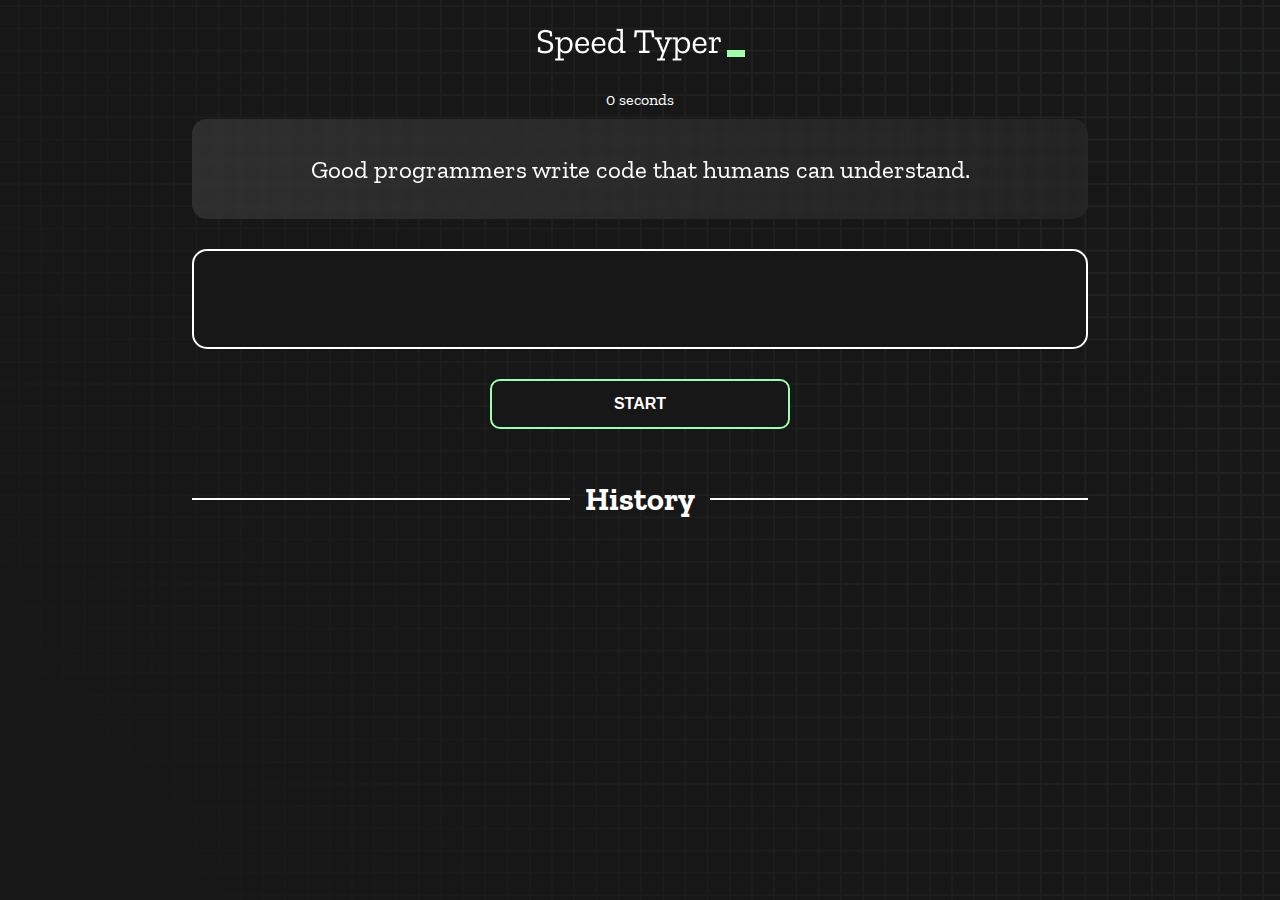
==== index.html @ 8ee7ecfb "Initial commit" ====
<!DOCTYPE html>
<html lang="en">
  <head>
    <meta charset="UTF-8" />
    <meta http-equiv="X-UA-Compatible" content="IE=edge" />
    <meta name="viewport" content="width=device-width, initial-scale=1.0" />
    <title>Speed Monster</title>
    <link rel="stylesheet" href="styles.css" />
    <link rel="preconnect" href="https://fonts.googleapis.com" />
    <link rel="preconnect" href="https://fonts.gstatic.com" crossorigin />
    <link
      href="https://fonts.googleapis.com/css2?family=Zilla+Slab:wght@300;400;500&display=swap"
      rel="stylesheet"
    />
  </head>
  <body>
    <h1 class="title"><img src="./logo.png" /></h1>
    <div id="show-time">0 seconds</div>

    <div class="box-container">
      <div id="question"></div>

      <div id="display" class="inactive"></div>

      <div class="buttons">
        <button id="starts">START</button>
      </div>

      <div class="divider-container">
        <div class="line"></div>
        <h1 class="title2">History</h1>
        <div class="line"></div>
      </div>
      <div id="histories"></div>
    </div>

    <div id="countdown"></div>
    <div id="modal-background" class="hidden"></div>
    <div id="result" class="hidden"></div>

    <script src="./history.js"></script>
    <script src="./script.js"></script>
  </body>
</html>
---- styles.css ----
* {
  padding: 0;
  margin: 0;
  box-sizing: border-box;
}

body {
  background-image: url("./bg.png");
  background-size: cover;
  background-position: left top;
  font-family: "Zilla Slab", serif;
}

.box-container {
  width: 70%;
  margin: 0 auto;
}

#question {
  height: 100px;
  display: flex;
  align-items: center;
  justify-content: center;
  color: white;
  font-size: 25px;
  border-radius: 15px;
  background: rgb(255, 255, 255);
  background: linear-gradient(
    92.49deg,
    rgba(255, 255, 255, 0.1) 0.18%,
    rgba(255, 255, 255, 0.05) 99.85%
  );
  backdrop-filter: blur(5px);
  margin-bottom: 30px;
}

#display {
  height: 100px;
  display: flex;
  flex-wrap: wrap;
  align-items: center;
  padding-left: 5rem;
  color: white;
  font-size: 32px;
  background-color: #171717;
  border: 2px solid #9dffad;
  border-radius: 15px;
}

#countdown {
  position: fixed;
  height: 100vh;
  width: 100vw;
  background-color: rgba(0, 0, 0, 0.8);
  top: 0;
  left: 0;
  display: flex;
  align-items: center;
  justify-content: center;
  font-size: 3rem;
  color: white;
  display: none;
}
#result {
  position: fixed;
  top: 10%; 
  left: 10%;
  transform: translate(-50%, -50%);
  height: 250px;
  width: 400px;
  background-color: #171717;
  border-radius: 15px;
  border: 2px solid #9dffad;
  color: white;
  text-align: center;
  padding: 2rem;
}
#show-time{
  text-align: center;
  color: white;
  margin: 10px 0;
}

.green {
  color: #9dffad;
}
.red {
  color: #eb6565;
}
.bold {
  font-weight: 700;
}
.inactive {
  border: 2px solid white !important;
}
.hidden {
  display: none;
}
.title {
  text-align: center;
  color: white;
  margin: 20px 0;
}

.divider-container {
  height: 80px;
  display: flex;
  justify-content: center;
  align-items: center;
  gap: 15px;
  margin: 0 auto;
}

.line {
  height: 2px;
  background: white;
  width: 100%;
}

.title2 {
  color: white;
  display: block;
}

.buttons {
  display: flex;
  justify-content: center;
  margin: 30px 0;
}
button {
  padding: 10px 20px;
  border: none;
  font-size: 16px;
  font-weight: bold;
  width: 300px;
  height: 50px;
  color: white;
  background-color: #171717;
  border-radius: 10px;
  border: 2px solid #9dffad;
  cursor: pointer;
}

#histories {
  display: flex;
  flex-wrap: wrap;
  justify-content: space-around;
}

.card {
  width: 100%;
  height: 100%;
  padding: 50px;
  display: flex;
  justify-content: space-between;
  align-items: center;
  padding: 20px 30px;
  color: white;
  border-radius: 15px;
  background: rgb(255, 255, 255);
  background: linear-gradient(
    92.49deg,
    rgba(255, 255, 255, 0.1) 0.18%,
    rgba(255, 255, 255, 0.05) 99.85%
  );
  backdrop-filter: blur(5px);
  margin-bottom: 30px;
}

#modal-background {
  background: rgb(255, 255, 255);
  background: linear-gradient(
    92.49deg,
    rgba(255, 255, 255, 0.1) 0.18%,
    rgba(255, 255, 255, 0.05) 99.85%
  );
  backdrop-filter: blur(5px);
  height: 100vh;
  width: 100%;
  position: fixed;
  top: 0;
}

@media only screen and (max-width: 700px) {
  .box-container {
    padding: 0 20px;
    width: 100%;
  }
  .card {
    flex-direction: column;
  }
}
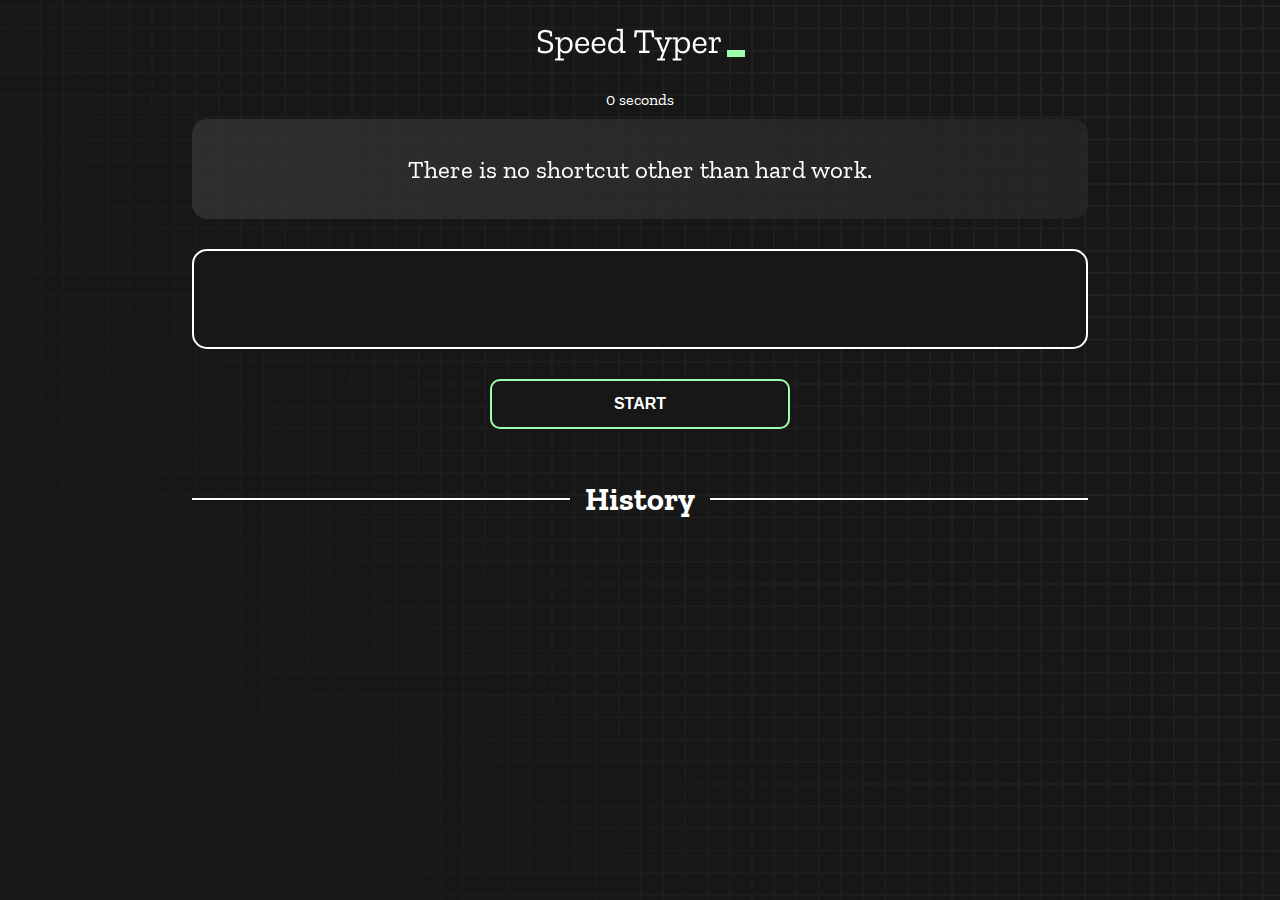
==== commit 41965f36: "start button bug fixed" ====
--- a/index.html
+++ b/index.html
@@ -38,7 +38,7 @@
     <div id="modal-background" class="hidden"></div>
     <div id="result" class="hidden"></div>
 
-    <script src="./history.js"></script>
-    <script src="./script.js"></script>
+    <script src="history.js"></script>
+    <script src="script.js"></script>
   </body>
 </html>
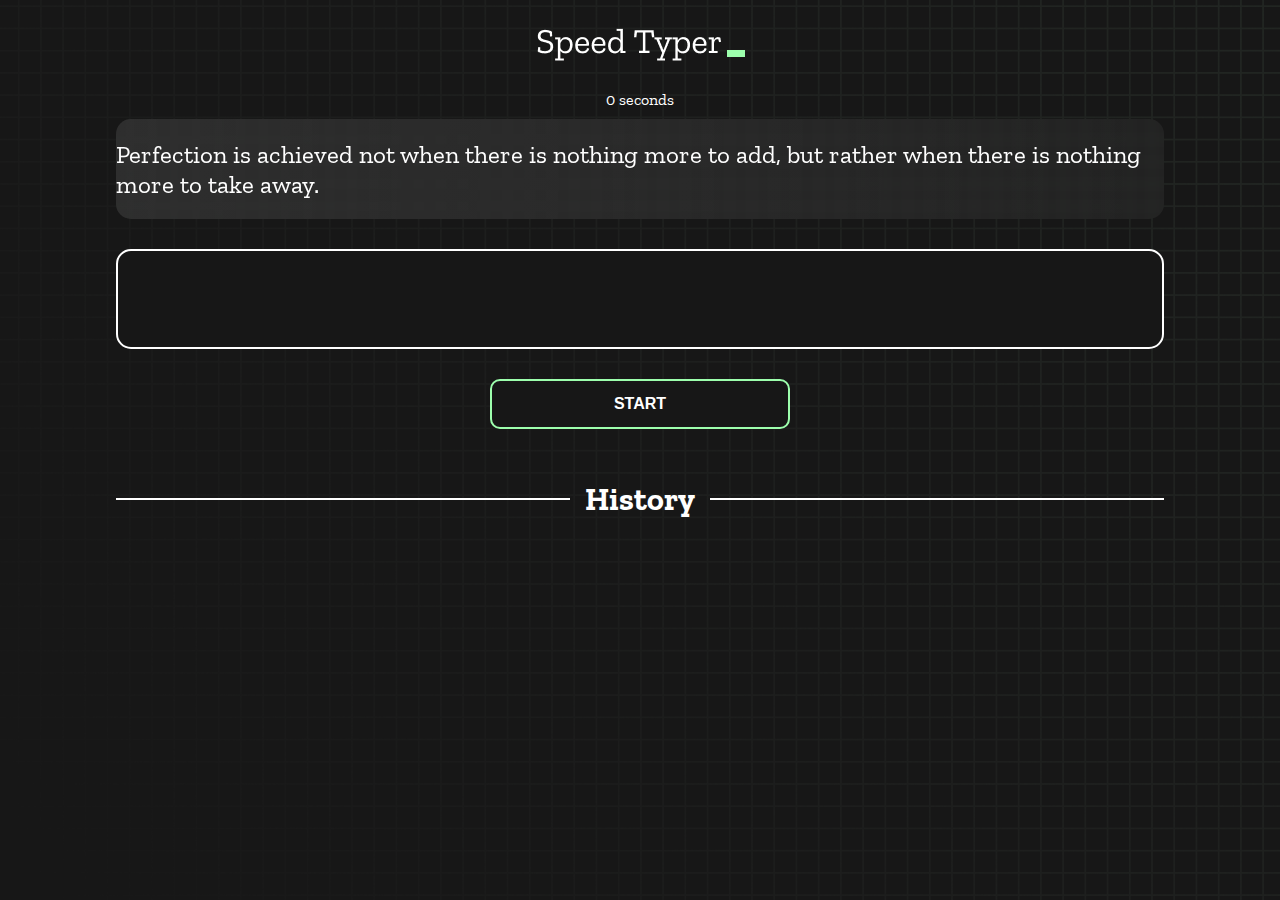
==== commit 1e114886: "now 100% complete" ====
--- a/index.html
+++ b/index.html
@@ -4,7 +4,7 @@
     <meta charset="UTF-8" />
     <meta http-equiv="X-UA-Compatible" content="IE=edge" />
     <meta name="viewport" content="width=device-width, initial-scale=1.0" />
-    <title>Speed Monster</title>
+    <title>Typing Monster</title>
     <link rel="stylesheet" href="styles.css" />
     <link rel="preconnect" href="https://fonts.googleapis.com" />
     <link rel="preconnect" href="https://fonts.gstatic.com" crossorigin />
--- a/styles.css
+++ b/styles.css
@@ -64,8 +64,8 @@
 #result {
   position: fixed;
   top: 10%; 
-  left: 10%;
-  transform: translate(-50%, -50%);
+  left: 18%;
+  transform: translate(50%, 50%);
   height: 250px;
   width: 400px;
   background-color: #171717;
@@ -181,7 +181,7 @@
   top: 0;
 }
 
-@media only screen and (max-width: 700px) {
+@media only screen and (max-width: 576px) {
   .box-container {
     padding: 0 20px;
     width: 100%;
@@ -190,3 +190,13 @@
     flex-direction: column;
   }
 }
+@media only screen and (min-width: 577px) {
+  .box-container {
+    padding: 0 20px;
+    width: 85%;
+  }
+  .card {
+    flex-direction: column;
+    width: 30%;
+  }
+}
